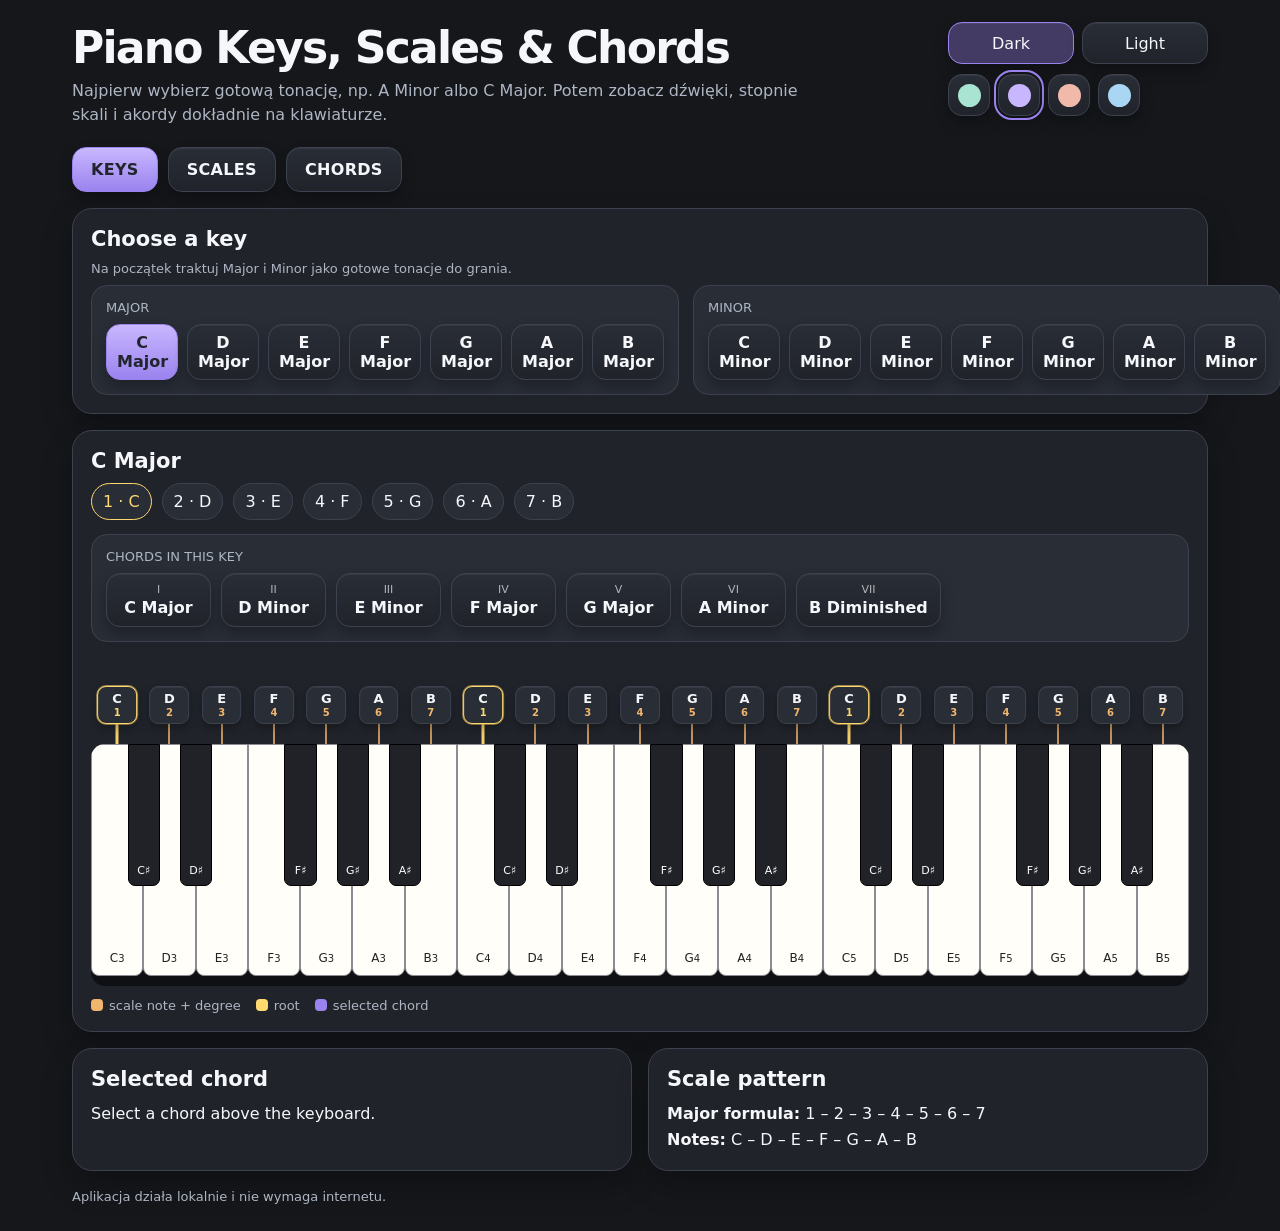
==== app/src/main/assets/index.html @ d978c66d "Prepare Next Piano for Google Play" ====
<!doctype html>
<html lang="pl" data-mode="dark" data-palette="lavender">
<head>
<meta charset="utf-8">
<meta name="viewport" content="width=device-width,initial-scale=1">
<title>Piano Keys, Scales & Chords</title>
<style>
:root{
  --bg:#15171b;--panel:#20232a;--panel2:#292d36;--panel3:#333844;--text:#f6f7fb;--muted:#aeb6c4;--border:#3c424f;
  --white:#fffef9;--black:#202228;--shadow:rgba(0,0,0,.28);--shine:rgba(255,255,255,.06);
  --accent:#c8b7ff;--accent-strong:#9a83ee;--accent-soft:#433b63;
  --scale:#f1b56e;--root:#ffd86f;--chord:#9a83ee;--chord-black:#7a65c9;--danger:#e88989;
}
html[data-mode="light"]{
  --bg:#eef1f6;--panel:#fbfcfe;--panel2:#f0f3f8;--panel3:#e7ebf2;--text:#252933;--muted:#6f7785;--border:#d8dee8;
  --shadow:rgba(48,54,66,.14);--shine:rgba(255,255,255,.95);
}
html[data-palette="mint"]{--accent:#a9e4d3;--accent-strong:#6fc7b1;--accent-soft:#2f4e46;--chord:#71cbb5;--chord-black:#50aa95}
html[data-mode="light"][data-palette="mint"]{--accent-soft:#dff5ee}
html[data-palette="lavender"]{--accent:#c8b7ff;--accent-strong:#9a83ee;--accent-soft:#433b63;--chord:#9a83ee;--chord-black:#7a65c9}
html[data-mode="light"][data-palette="lavender"]{--accent-soft:#ece7ff}
html[data-palette="peach"]{--accent:#f1b9a9;--accent-strong:#e38d75;--accent-soft:#5b3c35;--chord:#e38d75;--chord-black:#c66c57}
html[data-mode="light"][data-palette="peach"]{--accent-soft:#fae8e2}
html[data-palette="sky"]{--accent:#a9d7f3;--accent-strong:#6daed8;--accent-soft:#304b5c;--chord:#6daed8;--chord-black:#4d90ba}
html[data-mode="light"][data-palette="sky"]{--accent-soft:#e1f2fc}

*{box-sizing:border-box}
body{margin:0;background:var(--bg);color:var(--text);font-family:Inter,ui-sans-serif,system-ui,-apple-system,Segoe UI,Roboto,Arial,sans-serif;transition:.2s}
button,select{font:inherit}
.app{max-width:1180px;margin:auto;padding:22px}
.topbar{display:flex;justify-content:space-between;align-items:flex-start;gap:18px;flex-wrap:wrap}
h1{margin:0 0 6px;font-size:clamp(28px,4vw,44px);letter-spacing:-.04em}
.lead{margin:0;color:var(--muted);max-width:760px;line-height:1.5}
.theme-tools{display:flex;flex-direction:column;gap:10px;min-width:260px}
.mode-row,.palette-row{display:flex;gap:8px}
.btn,.tab,.key-btn,.chord-btn,.palette-btn,.mode-btn{
  border:1px solid var(--border);background:linear-gradient(180deg,var(--panel2),var(--panel));color:var(--text);
  border-radius:14px;box-shadow:0 7px 14px var(--shadow),inset 0 1px 0 var(--shine);cursor:pointer;
  transition:transform .12s,box-shadow .12s,border-color .12s,background .12s
}
.btn:active,.tab:active,.key-btn:active,.chord-btn:active,.palette-btn:active,.mode-btn:active{transform:translateY(2px);box-shadow:0 3px 7px var(--shadow),inset 0 1px 0 var(--shine)}
.mode-btn{min-height:42px;padding:9px 14px;flex:1}
.mode-btn.active{background:var(--accent-soft);border-color:var(--accent-strong)}
.palette-btn{width:42px;height:42px;padding:6px;display:grid;place-items:center}
.palette-btn span{width:23px;height:23px;border-radius:999px;display:block}
.palette-btn[data-palette="mint"] span{background:#a9e4d3}.palette-btn[data-palette="lavender"] span{background:#c8b7ff}
.palette-btn[data-palette="peach"] span{background:#f1b9a9}.palette-btn[data-palette="sky"] span{background:#a9d7f3}
.palette-btn.active{outline:2px solid var(--accent-strong);outline-offset:2px}

.tabs{display:flex;gap:10px;margin-top:20px;flex-wrap:wrap}
.tab{padding:12px 18px;font-weight:800;letter-spacing:.02em}
.tab.active{background:linear-gradient(180deg,var(--accent),var(--accent-strong));color:#22252d;border-color:var(--accent-strong)}
.panel{display:none}.panel.active{display:block}

.card{margin-top:16px;background:var(--panel);border:1px solid var(--border);border-radius:20px;padding:18px;box-shadow:0 14px 30px var(--shadow)}
.card h2{margin:0 0 10px;font-size:21px}
.section-label{font-size:13px;color:var(--muted);margin:0 0 9px}
.key-groups{display:grid;grid-template-columns:1fr 1fr;gap:14px}
.key-group{background:var(--panel2);border:1px solid var(--border);border-radius:16px;padding:14px}
.key-grid{display:grid;grid-template-columns:repeat(7,minmax(72px,1fr));gap:9px}
.key-btn{min-height:54px;padding:8px 10px;font-weight:800}
.key-btn.active{background:linear-gradient(180deg,var(--accent),var(--accent-strong));color:#22252d;border-color:var(--accent-strong)}
.key-btn small{display:block;font-weight:600;opacity:.72;margin-top:2px}

.controls{display:grid;grid-template-columns:repeat(2,minmax(0,1fr));gap:12px}
label{display:flex;flex-direction:column;gap:8px;font-size:13px;color:var(--muted)}
select{min-height:48px;border:1px solid var(--border);background:linear-gradient(180deg,var(--panel2),var(--panel3));color:var(--text);border-radius:14px;padding:0 14px;box-shadow:0 6px 12px var(--shadow),inset 0 1px 0 var(--shine)}

.summary{display:flex;gap:10px;flex-wrap:wrap;margin:8px 0 14px}
.pill{padding:8px 11px;border-radius:999px;background:var(--panel2);border:1px solid var(--border)}
.pill.root{border-color:var(--root);color:var(--root)}
.pill.degree{font-weight:800}
.chord-area{background:var(--panel2);border:1px solid var(--border);border-radius:16px;padding:14px;margin-bottom:12px}
.chord-switcher{display:flex;gap:10px;flex-wrap:wrap}
.chord-btn{min-height:54px;min-width:105px;padding:8px 12px}
.chord-btn.active{background:linear-gradient(180deg,var(--accent),var(--accent-strong));color:#22252d;border-color:var(--accent-strong)}
.chord-btn .roman{display:block;font-size:11px;opacity:.68}.chord-btn .name{display:block;font-weight:800;margin-top:2px}

.keyboard-zone{margin-top:10px}
.keyboard-scroll{overflow:hidden;width:100%;padding-top:4px}
.keyboard-stage{position:relative;width:100%;min-width:0;height:328px}
.key-label{position:absolute;transform:translateX(-50%);width:clamp(28px,4.3vw,48px);padding:5px 4px;border-radius:9px;background:var(--panel2);border:1px solid var(--border);box-shadow:0 4px 9px var(--shadow),inset 0 1px 0 var(--shine);text-align:center;z-index:8;pointer-events:none}
.key-label.white-note{top:28px}.key-label.black-note{top:0}
.key-label .note{display:block;font-size:clamp(10px,1.5vw,13px);font-weight:900;color:var(--text);line-height:1.05;white-space:nowrap}
.key-label .degree{display:block;margin-top:2px;font-size:clamp(8px,1.25vw,10px);font-weight:850;color:var(--scale);line-height:1;white-space:nowrap}
.key-label.root{border-color:var(--root);box-shadow:0 4px 10px var(--shadow),0 0 0 1px color-mix(in srgb,var(--root) 60%,transparent)}
.key-label.root .degree{color:var(--root)}
.key-connector{position:absolute;width:2px;transform:translateX(-50%);background:var(--scale);opacity:.78;z-index:7;pointer-events:none}
.key-connector.black-note{top:36px;height:50px}.key-connector.white-note{top:64px;height:22px}.key-connector.root{background:var(--root);width:3px;opacity:.95}
.keyboard{position:absolute;left:0;right:0;top:86px;width:100%;min-width:0;height:242px;background:#0e1013;border-radius:14px;overflow:hidden}
.chord-only-stage{height:242px}.chord-only-stage .keyboard{top:0}
.white-key{position:absolute;top:0;height:232px;background:var(--white);border:1px solid #8b8d92;border-radius:0 0 8px 8px;color:#222;display:flex;align-items:flex-end;justify-content:center;padding-bottom:10px;font-size:clamp(9px,1.35vw,12px);overflow:hidden}
.black-key{position:absolute;top:0;height:142px;background:var(--black);border:1px solid #000;border-radius:0 0 7px 7px;color:#fff;z-index:3;display:flex;align-items:flex-end;justify-content:center;padding-bottom:8px;font-size:clamp(8px,1.15vw,11px);overflow:hidden}
.chord-key.white-key{background:var(--chord)!important;color:#fff!important}.chord-key.black-key{background:var(--chord-black)!important;color:#fff!important}

@media(max-width:820px){.keyboard-stage{height:310px}.keyboard{top:82px;height:228px}.white-key{height:218px}.black-key{height:134px}.key-label.white-note{top:26px}.key-connector.black-note{top:34px;height:48px}.key-connector.white-note{top:60px;height:22px}.chord-only-stage{height:228px}.chord-only-stage .keyboard{top:0}}
@media(max-width:520px){.keyboard-stage{height:286px}.keyboard{top:76px;height:210px}.white-key{height:200px;padding-bottom:8px}.black-key{height:122px;padding-bottom:7px}.key-label{width:clamp(24px,8vw,34px);padding:4px 3px;border-radius:8px}.key-label.white-note{top:24px}.key-label.black-note{top:0}.key-label .note{font-size:10px}.key-label .degree{font-size:8px}.key-connector.black-note{top:31px;height:45px}.key-connector.white-note{top:53px;height:23px}.chord-only-stage{height:210px}.chord-only-stage .keyboard{top:0}}
.info-grid{display:grid;grid-template-columns:1fr 1fr;gap:16px}.info{line-height:1.6}
.legend{display:flex;gap:15px;flex-wrap:wrap;color:var(--muted);font-size:13px;margin-top:12px}.legend span:before{content:"";display:inline-block;width:12px;height:12px;border-radius:4px;margin-right:6px;vertical-align:-1px}.legend .scale:before{background:var(--scale)}.legend .root:before{background:var(--root)}.legend .chord:before{background:var(--chord)}
.small{font-size:13px;color:var(--muted)}.footer{margin:18px 0 5px;color:var(--muted);font-size:13px}
@media(max-width:900px){.key-grid{grid-template-columns:repeat(4,minmax(72px,1fr))}}
@media(max-width:760px){.key-groups,.info-grid,.controls{grid-template-columns:1fr}.theme-tools{width:100%}}
@media(max-width:520px){.app{padding:14px}.key-grid{grid-template-columns:repeat(2,minmax(80px,1fr))}.chord-btn{flex:1 1 95px}}
</style>
</head>
<body>
<div class="app">
  <div class="topbar">
    <div><h1>Piano Keys, Scales & Chords</h1><p class="lead">Najpierw wybierz gotową tonację, np. A Minor albo C Major. Potem zobacz dźwięki, stopnie skali i akordy dokładnie na klawiaturze.</p></div>
    <div class="theme-tools">
      <div class="mode-row"><button class="mode-btn active" type="button" data-mode="dark">Dark</button><button class="mode-btn" type="button" data-mode="light">Light</button></div>
      <div class="palette-row"><button class="palette-btn" type="button" data-palette="mint" title="Mint"><span></span></button><button class="palette-btn active" type="button" data-palette="lavender" title="Lavender"><span></span></button><button class="palette-btn" type="button" data-palette="peach" title="Peach"><span></span></button><button class="palette-btn" type="button" data-palette="sky" title="Sky"><span></span></button></div>
    </div>
  </div>

  <nav class="tabs" aria-label="Tryb nauki"><button class="tab active" type="button" data-tab="keys">KEYS</button><button class="tab" type="button" data-tab="scales">SCALES</button><button class="tab" type="button" data-tab="chords">CHORDS</button></nav>

  <section class="panel active" id="panel-keys">
    <div class="card"><h2>Choose a key</h2><p class="section-label">Na początek traktuj Major i Minor jako gotowe tonacje do grania.</p><div class="key-groups"><div class="key-group"><div class="section-label">MAJOR</div><div class="key-grid" id="majorKeys"></div></div><div class="key-group"><div class="section-label">MINOR</div><div class="key-grid" id="minorKeys"></div></div></div></div>
    <div class="card"><h2 id="keyTitle">C Major</h2><div class="summary" id="keySummary"></div><div class="chord-area"><div class="section-label">CHORDS IN THIS KEY</div><div class="chord-switcher" id="keyChordSwitcher"></div></div><div class="keyboard-zone"><div class="keyboard-scroll"><div class="keyboard-stage" id="keyStage"><div class="keyboard" id="keyKeyboard"></div></div></div></div><div class="legend"><span class="scale">scale note + degree</span><span class="root">root</span><span class="chord">selected chord</span></div></div>
    <div class="info-grid"><div class="card"><h2>Selected chord</h2><div class="info" id="keyChordInfo">Select a chord above the keyboard.</div></div><div class="card"><h2>Scale pattern</h2><div class="info" id="keyPattern"></div></div></div>
  </section>

  <section class="panel" id="panel-scales">
    <div class="card"><h2>Explore scales</h2><div class="controls"><label>Root<select id="scaleRoot"></select></label><label>Scale<select id="scaleType"></select></label></div></div>
    <div class="card"><h2 id="scaleTitle"></h2><div class="summary" id="scaleSummary"></div><div class="keyboard-zone"><div class="keyboard-scroll"><div class="keyboard-stage" id="scaleStage"><div class="keyboard" id="scaleKeyboard"></div></div></div></div><div class="legend"><span class="scale">scale note + degree</span><span class="root">root</span></div></div>
  </section>

  <section class="panel" id="panel-chords">
    <div class="card"><h2>Explore chords</h2><div class="controls"><label>Root<select id="chordRoot"></select></label><label>Chord<select id="chordType"></select></label></div></div>
    <div class="card"><h2 id="chordTitle"></h2><div class="summary" id="chordSummary"></div><div class="keyboard-zone"><div class="keyboard-scroll"><div class="keyboard-stage chord-only-stage"><div class="keyboard" id="chordKeyboard"></div></div></div></div><div class="legend"><span class="chord">chord notes</span></div></div>
  </section>
  <div class="footer">Aplikacja działa lokalnie i nie wymaga internetu.</div>
</div>

<script>
const N=["C","C♯","D","D♯","E","F","F♯","G","G♯","A","A♯","B"];
const NF=["C","D♭","D","E♭","E","F","G♭","G","A♭","A","B♭","B"];
const ROOT_ORDER=[9,10,11,0,1,2,3,4,5,6,7,8];
const NATURAL_ROOTS=[0,2,4,5,7,9,11];
const MAJOR=[0,2,4,5,7,9,11];
const MINOR=[0,2,3,5,7,8,10];
const SCALES={
  "Major":{intervals:MAJOR,degrees:["1","2","3","4","5","6","7"]},
  "Natural Minor":{intervals:MINOR,degrees:["1","2","♭3","4","5","♭6","♭7"]},
  "Harmonic Minor":{intervals:[0,2,3,5,7,8,11],degrees:["1","2","♭3","4","5","♭6","7"]},
  "Melodic Minor":{intervals:[0,2,3,5,7,9,11],degrees:["1","2","♭3","4","5","6","7"]},
  "Major Pentatonic":{intervals:[0,2,4,7,9],degrees:["1","2","3","5","6"]},
  "Minor Pentatonic":{intervals:[0,3,5,7,10],degrees:["1","♭3","4","5","♭7"]},
  "Blues":{intervals:[0,3,5,6,7,10],degrees:["1","♭3","4","♭5","5","♭7"]},
  "Dorian":{intervals:[0,2,3,5,7,9,10],degrees:["1","2","♭3","4","5","6","♭7"]},
  "Mixolydian":{intervals:[0,2,4,5,7,9,10],degrees:["1","2","3","4","5","6","♭7"]}
};
const CHORDS={
  "Major":{intervals:[0,4,7],degrees:["1","3","5"]},"Minor":{intervals:[0,3,7],degrees:["1","♭3","5"]},"Diminished":{intervals:[0,3,6],degrees:["1","♭3","♭5"]},"Augmented":{intervals:[0,4,8],degrees:["1","3","♯5"]},"Major 7":{intervals:[0,4,7,11],degrees:["1","3","5","7"]},"Minor 7":{intervals:[0,3,7,10],degrees:["1","♭3","5","♭7"]},"Dominant 7":{intervals:[0,4,7,10],degrees:["1","3","5","♭7"]},"Half-diminished 7":{intervals:[0,3,6,10],degrees:["1","♭3","♭5","♭7"]}
};
const ROMAN=["I","II","III","IV","V","VI","VII"];
function flats(root){return [1,3,5,8,10].includes(root)}
function note(pc,root){return (flats(root)?NF:N)[pc]}
function pcs(root,intervals){return intervals.map(x=>(root+x)%12)}
function quality(intervals){const m={"0,4,7":"Major","0,3,7":"Minor","0,3,6":"Diminished","0,4,8":"Augmented","0,4,7,11":"Major 7","0,4,7,10":"Dominant 7","0,3,7,10":"Minor 7","0,3,6,10":"Half-diminished 7"};return m[intervals.join(",")]||""}
function keyboardLayout(stage){const stageWidth=stage?.getBoundingClientRect().width||0;const width=stageWidth>0?stageWidth:(document.documentElement.clientWidth||320);if(width<520)return{octaves:[4],whiteCount:7,width};if(width<820)return{octaves:[3,4],whiteCount:14,width};return{octaves:[3,4,5],whiteCount:21,width}}
function buildKeyboard(el,root,highlight=[]){el.innerHTML="";const stage=el.closest(".keyboard-stage"),layout=keyboardLayout(stage),whites=[0,2,4,5,7,9,11],blackAfter={0:1,2:3,5:6,7:8,9:10},whiteW=100/layout.whiteCount;let idx=0;layout.octaves.forEach(oct=>{whites.forEach(pc=>{const w=document.createElement("div");w.className="white-key"+(highlight.includes(pc)?" chord-key":"");w.dataset.pc=pc;w.style.left=(idx*whiteW)+"%";w.style.width=whiteW+"%";w.innerHTML=`<span>${note(pc,root)}<small>${oct}</small></span>`;el.appendChild(w);if(blackAfter[pc]!==undefined){const bpc=blackAfter[pc],b=document.createElement("div");b.className="black-key"+(highlight.includes(bpc)?" chord-key":"");b.dataset.pc=bpc;b.style.left=((idx+.70)*whiteW)+"%";b.style.width=(whiteW*.62)+"%";b.textContent=note(bpc,root);el.appendChild(b)}idx++})})}
function buildScaleLabels(stage,root,intervals,degrees){stage.querySelectorAll(".key-label,.key-connector").forEach(x=>x.remove());const layout=keyboardLayout(stage),scalePcs=pcs(root,intervals),whites=[0,2,4,5,7,9,11],blackAfter={0:1,2:3,5:6,7:8,9:10},whiteW=100/layout.whiteCount,whiteKeyPx=layout.width/layout.whiteCount,labelWidthPx=Math.max(22,Math.min(44,whiteKeyPx*.76));let idx=0;const addLabel=(pitch,center,isBlack)=>{const si=scalePcs.indexOf(pitch);if(si<0)return;const rowClass=isBlack?" black-note":" white-note",connector=document.createElement("div");connector.className="key-connector"+rowClass+(pitch===root?" root":"");connector.style.left=center+"%";stage.appendChild(connector);const label=document.createElement("div");label.className="key-label"+rowClass+(pitch===root?" root":"");label.style.left=center+"%";label.style.width=labelWidthPx+"px";label.innerHTML=`<span class="note">${note(pitch,root)}</span><span class="degree">${degrees[si]||""}</span>`;stage.appendChild(label)};layout.octaves.forEach(()=>{whites.forEach(pc=>{const whiteLeft=idx*whiteW,whiteCenter=whiteLeft+whiteW/2;addLabel(pc,whiteCenter,false);if(blackAfter[pc]!==undefined){const bpc=blackAfter[pc],blackLeft=(idx+.70)*whiteW,blackWidth=whiteW*.62,blackCenter=blackLeft+blackWidth/2;addLabel(bpc,blackCenter,true)}idx++})})}
function diatonicChords(root,scaleIntervals){const sp=pcs(root,scaleIntervals);if(sp.length!==7)return[];return sp.map((r,i)=>{const tones=[sp[i],sp[(i+2)%7],sp[(i+4)%7]],ints=tones.map(x=>(x-r+12)%12).sort((a,b)=>a-b);return{degree:i,root:r,tones,quality:quality(ints)}})}
let currentKey={root:0,mode:"Major"};let currentKeyChordDegree=null;
function renderKeyButtons(){const maj=document.getElementById("majorKeys"),min=document.getElementById("minorKeys");maj.innerHTML="";min.innerHTML="";NATURAL_ROOTS.forEach(r=>{const bm=document.createElement("button");bm.type="button";bm.className="key-btn";bm.dataset.root=r;bm.dataset.mode="Major";bm.innerHTML=`${N[r]} Major`;bm.addEventListener("click",()=>setKey(r,"Major"));maj.appendChild(bm);const bn=document.createElement("button");bn.type="button";bn.className="key-btn";bn.dataset.root=r;bn.dataset.mode="Minor";bn.innerHTML=`${N[r]} Minor`;bn.addEventListener("click",()=>setKey(r,"Minor"));min.appendChild(bn)})}
function setKey(root,mode){currentKey={root,mode};currentKeyChordDegree=null;document.querySelectorAll(".key-btn").forEach(b=>b.classList.toggle("active",+b.dataset.root===root&&b.dataset.mode===mode));renderKey()}
function renderKey(){const{root,mode}=currentKey,intervals=mode==="Major"?MAJOR:MINOR,degrees=mode==="Major"?SCALES["Major"].degrees:SCALES["Natural Minor"].degrees,sp=pcs(root,intervals);document.getElementById("keyTitle").textContent=`${note(root,root)} ${mode}`;const sum=document.getElementById("keySummary");sum.innerHTML="";sp.forEach((p,i)=>{const x=document.createElement("div");x.className="pill"+(i===0?" root":"");x.textContent=`${degrees[i]} · ${note(p,root)}`;sum.appendChild(x)});buildKeyboard(document.getElementById("keyKeyboard"),root,[]);buildScaleLabels(document.getElementById("keyStage"),root,intervals,degrees);const chords=diatonicChords(root,intervals),sw=document.getElementById("keyChordSwitcher");sw.innerHTML="";document.getElementById("keyChordInfo").textContent="Select a chord above the keyboard.";const chooseKeyChord=(ch,b)=>{currentKeyChordDegree=ch.degree;sw.querySelectorAll(".chord-btn").forEach(x=>x.classList.remove("active"));b.classList.add("active");buildKeyboard(document.getElementById("keyKeyboard"),root,ch.tones);document.getElementById("keyChordInfo").innerHTML=`<b>${ROMAN[ch.degree]} — ${note(ch.root,root)} ${ch.quality}</b><br>Chord notes: <b>${ch.tones.map(p=>note(p,root)).join(" – ")}</b>`};chords.forEach(ch=>{const b=document.createElement("button");b.type="button";b.className="chord-btn";b.dataset.degree=ch.degree;b.innerHTML=`<span class="roman">${ROMAN[ch.degree]}</span><span class="name">${note(ch.root,root)} ${ch.quality}</span>`;b.addEventListener("click",()=>chooseKeyChord(ch,b));sw.appendChild(b);if(currentKeyChordDegree===ch.degree)chooseKeyChord(ch,b)});document.getElementById("keyPattern").innerHTML=`<b>${mode} formula:</b> ${degrees.join(" – ")}<br><b>Notes:</b> ${sp.map(p=>note(p,root)).join(" – ")}`}
function fillSelect(sel,items,values=null){sel.innerHTML="";items.forEach((x,i)=>{const o=document.createElement("option");o.value=values?values[i]:x;o.textContent=x;sel.appendChild(o)})}
const scaleRoot=document.getElementById("scaleRoot"),scaleType=document.getElementById("scaleType");fillSelect(scaleRoot,ROOT_ORDER.map(r=>N[r]),ROOT_ORDER);fillSelect(scaleType,Object.keys(SCALES));scaleRoot.value=0;scaleType.value="Major";
function renderScale(){const root=+scaleRoot.value,s=SCALES[scaleType.value],sp=pcs(root,s.intervals);document.getElementById("scaleTitle").textContent=`${note(root,root)} ${scaleType.value}`;const sum=document.getElementById("scaleSummary");sum.innerHTML="";sp.forEach((p,i)=>{const x=document.createElement("div");x.className="pill"+(i===0?" root":"");x.textContent=`${s.degrees[i]} · ${note(p,root)}`;sum.appendChild(x)});buildKeyboard(document.getElementById("scaleKeyboard"),root,[]);buildScaleLabels(document.getElementById("scaleStage"),root,s.intervals,s.degrees)}
scaleRoot.addEventListener("change",renderScale);scaleType.addEventListener("change",renderScale);
const chordRoot=document.getElementById("chordRoot"),chordType=document.getElementById("chordType");fillSelect(chordRoot,ROOT_ORDER.map(r=>N[r]),ROOT_ORDER);fillSelect(chordType,Object.keys(CHORDS));chordRoot.value=0;chordType.value="Major";
function renderChord(){const root=+chordRoot.value,c=CHORDS[chordType.value],tones=pcs(root,c.intervals);document.getElementById("chordTitle").textContent=`${note(root,root)} ${chordType.value}`;const sum=document.getElementById("chordSummary");sum.innerHTML="";tones.forEach((p,i)=>{const x=document.createElement("div");x.className="pill"+(i===0?" root":"");x.textContent=`${c.degrees[i]} · ${note(p,root)}`;sum.appendChild(x)});buildKeyboard(document.getElementById("chordKeyboard"),root,tones)}
chordRoot.addEventListener("change",renderChord);chordType.addEventListener("change",renderChord);
document.querySelectorAll(".tab").forEach(t=>t.addEventListener("click",()=>{document.querySelectorAll(".tab").forEach(x=>x.classList.toggle("active",x===t));document.querySelectorAll(".panel").forEach(p=>p.classList.toggle("active",p.id===`panel-${t.dataset.tab}`));requestAnimationFrame(()=>{if(t.dataset.tab==="keys")renderKey();if(t.dataset.tab==="scales")renderScale();if(t.dataset.tab==="chords")renderChord()})}));
document.querySelectorAll(".mode-btn").forEach(b=>b.addEventListener("click",()=>{document.documentElement.dataset.mode=b.dataset.mode;document.querySelectorAll(".mode-btn").forEach(x=>x.classList.toggle("active",x===b))}));
document.querySelectorAll(".palette-btn").forEach(b=>b.addEventListener("click",()=>{document.documentElement.dataset.palette=b.dataset.palette;document.querySelectorAll(".palette-btn").forEach(x=>x.classList.toggle("active",x===b))}));
let resizeTimer=null;window.addEventListener("resize",()=>{clearTimeout(resizeTimer);resizeTimer=setTimeout(()=>{const active=document.querySelector(".tab.active")?.dataset.tab;if(active==="keys")renderKey();if(active==="scales")renderScale();if(active==="chords")renderChord()},120)});
renderKeyButtons();setKey(0,"Major");renderScale();renderChord();
</script>
</body>
</html>
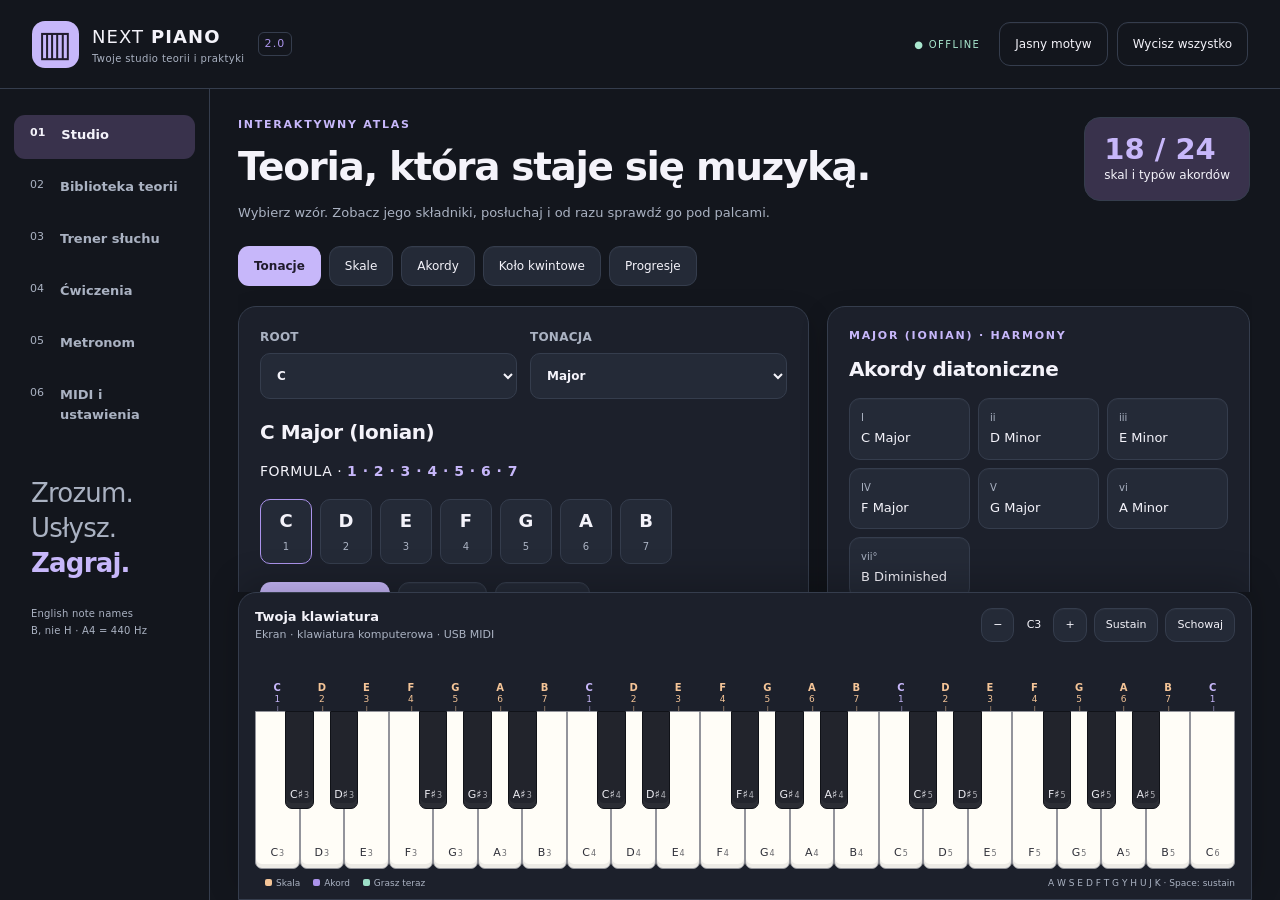
==== commit d07a9532: "Implement Next Piano 2.0 studio, theory lessons, native MIDI audio, ear trainer and metronome" ====
--- a/app/src/main/assets/index.html
+++ b/app/src/main/assets/index.html
@@ -1,184 +1,20 @@
 <!doctype html>
-<html lang="pl" data-mode="dark" data-palette="lavender">
+<html lang="pl" data-theme="dark" data-palette="lavender">
 <head>
-<meta charset="utf-8">
-<meta name="viewport" content="width=device-width,initial-scale=1">
-<title>Piano Keys, Scales & Chords</title>
-<style>
-:root{
-  --bg:#15171b;--panel:#20232a;--panel2:#292d36;--panel3:#333844;--text:#f6f7fb;--muted:#aeb6c4;--border:#3c424f;
-  --white:#fffef9;--black:#202228;--shadow:rgba(0,0,0,.28);--shine:rgba(255,255,255,.06);
-  --accent:#c8b7ff;--accent-strong:#9a83ee;--accent-soft:#433b63;
-  --scale:#f1b56e;--root:#ffd86f;--chord:#9a83ee;--chord-black:#7a65c9;--danger:#e88989;
-}
-html[data-mode="light"]{
-  --bg:#eef1f6;--panel:#fbfcfe;--panel2:#f0f3f8;--panel3:#e7ebf2;--text:#252933;--muted:#6f7785;--border:#d8dee8;
-  --shadow:rgba(48,54,66,.14);--shine:rgba(255,255,255,.95);
-}
-html[data-palette="mint"]{--accent:#a9e4d3;--accent-strong:#6fc7b1;--accent-soft:#2f4e46;--chord:#71cbb5;--chord-black:#50aa95}
-html[data-mode="light"][data-palette="mint"]{--accent-soft:#dff5ee}
-html[data-palette="lavender"]{--accent:#c8b7ff;--accent-strong:#9a83ee;--accent-soft:#433b63;--chord:#9a83ee;--chord-black:#7a65c9}
-html[data-mode="light"][data-palette="lavender"]{--accent-soft:#ece7ff}
-html[data-palette="peach"]{--accent:#f1b9a9;--accent-strong:#e38d75;--accent-soft:#5b3c35;--chord:#e38d75;--chord-black:#c66c57}
-html[data-mode="light"][data-palette="peach"]{--accent-soft:#fae8e2}
-html[data-palette="sky"]{--accent:#a9d7f3;--accent-strong:#6daed8;--accent-soft:#304b5c;--chord:#6daed8;--chord-black:#4d90ba}
-html[data-mode="light"][data-palette="sky"]{--accent-soft:#e1f2fc}
-
-*{box-sizing:border-box}
-body{margin:0;background:var(--bg);color:var(--text);font-family:Inter,ui-sans-serif,system-ui,-apple-system,Segoe UI,Roboto,Arial,sans-serif;transition:.2s}
-button,select{font:inherit}
-.app{max-width:1180px;margin:auto;padding:22px}
-.topbar{display:flex;justify-content:space-between;align-items:flex-start;gap:18px;flex-wrap:wrap}
-h1{margin:0 0 6px;font-size:clamp(28px,4vw,44px);letter-spacing:-.04em}
-.lead{margin:0;color:var(--muted);max-width:760px;line-height:1.5}
-.theme-tools{display:flex;flex-direction:column;gap:10px;min-width:260px}
-.mode-row,.palette-row{display:flex;gap:8px}
-.btn,.tab,.key-btn,.chord-btn,.palette-btn,.mode-btn{
-  border:1px solid var(--border);background:linear-gradient(180deg,var(--panel2),var(--panel));color:var(--text);
-  border-radius:14px;box-shadow:0 7px 14px var(--shadow),inset 0 1px 0 var(--shine);cursor:pointer;
-  transition:transform .12s,box-shadow .12s,border-color .12s,background .12s
-}
-.btn:active,.tab:active,.key-btn:active,.chord-btn:active,.palette-btn:active,.mode-btn:active{transform:translateY(2px);box-shadow:0 3px 7px var(--shadow),inset 0 1px 0 var(--shine)}
-.mode-btn{min-height:42px;padding:9px 14px;flex:1}
-.mode-btn.active{background:var(--accent-soft);border-color:var(--accent-strong)}
-.palette-btn{width:42px;height:42px;padding:6px;display:grid;place-items:center}
-.palette-btn span{width:23px;height:23px;border-radius:999px;display:block}
-.palette-btn[data-palette="mint"] span{background:#a9e4d3}.palette-btn[data-palette="lavender"] span{background:#c8b7ff}
-.palette-btn[data-palette="peach"] span{background:#f1b9a9}.palette-btn[data-palette="sky"] span{background:#a9d7f3}
-.palette-btn.active{outline:2px solid var(--accent-strong);outline-offset:2px}
-
-.tabs{display:flex;gap:10px;margin-top:20px;flex-wrap:wrap}
-.tab{padding:12px 18px;font-weight:800;letter-spacing:.02em}
-.tab.active{background:linear-gradient(180deg,var(--accent),var(--accent-strong));color:#22252d;border-color:var(--accent-strong)}
-.panel{display:none}.panel.active{display:block}
-
-.card{margin-top:16px;background:var(--panel);border:1px solid var(--border);border-radius:20px;padding:18px;box-shadow:0 14px 30px var(--shadow)}
-.card h2{margin:0 0 10px;font-size:21px}
-.section-label{font-size:13px;color:var(--muted);margin:0 0 9px}
-.key-groups{display:grid;grid-template-columns:1fr 1fr;gap:14px}
-.key-group{background:var(--panel2);border:1px solid var(--border);border-radius:16px;padding:14px}
-.key-grid{display:grid;grid-template-columns:repeat(7,minmax(72px,1fr));gap:9px}
-.key-btn{min-height:54px;padding:8px 10px;font-weight:800}
-.key-btn.active{background:linear-gradient(180deg,var(--accent),var(--accent-strong));color:#22252d;border-color:var(--accent-strong)}
-.key-btn small{display:block;font-weight:600;opacity:.72;margin-top:2px}
-
-.controls{display:grid;grid-template-columns:repeat(2,minmax(0,1fr));gap:12px}
-label{display:flex;flex-direction:column;gap:8px;font-size:13px;color:var(--muted)}
-select{min-height:48px;border:1px solid var(--border);background:linear-gradient(180deg,var(--panel2),var(--panel3));color:var(--text);border-radius:14px;padding:0 14px;box-shadow:0 6px 12px var(--shadow),inset 0 1px 0 var(--shine)}
-
-.summary{display:flex;gap:10px;flex-wrap:wrap;margin:8px 0 14px}
-.pill{padding:8px 11px;border-radius:999px;background:var(--panel2);border:1px solid var(--border)}
-.pill.root{border-color:var(--root);color:var(--root)}
-.pill.degree{font-weight:800}
-.chord-area{background:var(--panel2);border:1px solid var(--border);border-radius:16px;padding:14px;margin-bottom:12px}
-.chord-switcher{display:flex;gap:10px;flex-wrap:wrap}
-.chord-btn{min-height:54px;min-width:105px;padding:8px 12px}
-.chord-btn.active{background:linear-gradient(180deg,var(--accent),var(--accent-strong));color:#22252d;border-color:var(--accent-strong)}
-.chord-btn .roman{display:block;font-size:11px;opacity:.68}.chord-btn .name{display:block;font-weight:800;margin-top:2px}
-
-.keyboard-zone{margin-top:10px}
-.keyboard-scroll{overflow:hidden;width:100%;padding-top:4px}
-.keyboard-stage{position:relative;width:100%;min-width:0;height:328px}
-.key-label{position:absolute;transform:translateX(-50%);width:clamp(28px,4.3vw,48px);padding:5px 4px;border-radius:9px;background:var(--panel2);border:1px solid var(--border);box-shadow:0 4px 9px var(--shadow),inset 0 1px 0 var(--shine);text-align:center;z-index:8;pointer-events:none}
-.key-label.white-note{top:28px}.key-label.black-note{top:0}
-.key-label .note{display:block;font-size:clamp(10px,1.5vw,13px);font-weight:900;color:var(--text);line-height:1.05;white-space:nowrap}
-.key-label .degree{display:block;margin-top:2px;font-size:clamp(8px,1.25vw,10px);font-weight:850;color:var(--scale);line-height:1;white-space:nowrap}
-.key-label.root{border-color:var(--root);box-shadow:0 4px 10px var(--shadow),0 0 0 1px color-mix(in srgb,var(--root) 60%,transparent)}
-.key-label.root .degree{color:var(--root)}
-.key-connector{position:absolute;width:2px;transform:translateX(-50%);background:var(--scale);opacity:.78;z-index:7;pointer-events:none}
-.key-connector.black-note{top:36px;height:50px}.key-connector.white-note{top:64px;height:22px}.key-connector.root{background:var(--root);width:3px;opacity:.95}
-.keyboard{position:absolute;left:0;right:0;top:86px;width:100%;min-width:0;height:242px;background:#0e1013;border-radius:14px;overflow:hidden}
-.chord-only-stage{height:242px}.chord-only-stage .keyboard{top:0}
-.white-key{position:absolute;top:0;height:232px;background:var(--white);border:1px solid #8b8d92;border-radius:0 0 8px 8px;color:#222;display:flex;align-items:flex-end;justify-content:center;padding-bottom:10px;font-size:clamp(9px,1.35vw,12px);overflow:hidden}
-.black-key{position:absolute;top:0;height:142px;background:var(--black);border:1px solid #000;border-radius:0 0 7px 7px;color:#fff;z-index:3;display:flex;align-items:flex-end;justify-content:center;padding-bottom:8px;font-size:clamp(8px,1.15vw,11px);overflow:hidden}
-.chord-key.white-key{background:var(--chord)!important;color:#fff!important}.chord-key.black-key{background:var(--chord-black)!important;color:#fff!important}
-
-@media(max-width:820px){.keyboard-stage{height:310px}.keyboard{top:82px;height:228px}.white-key{height:218px}.black-key{height:134px}.key-label.white-note{top:26px}.key-connector.black-note{top:34px;height:48px}.key-connector.white-note{top:60px;height:22px}.chord-only-stage{height:228px}.chord-only-stage .keyboard{top:0}}
-@media(max-width:520px){.keyboard-stage{height:286px}.keyboard{top:76px;height:210px}.white-key{height:200px;padding-bottom:8px}.black-key{height:122px;padding-bottom:7px}.key-label{width:clamp(24px,8vw,34px);padding:4px 3px;border-radius:8px}.key-label.white-note{top:24px}.key-label.black-note{top:0}.key-label .note{font-size:10px}.key-label .degree{font-size:8px}.key-connector.black-note{top:31px;height:45px}.key-connector.white-note{top:53px;height:23px}.chord-only-stage{height:210px}.chord-only-stage .keyboard{top:0}}
-.info-grid{display:grid;grid-template-columns:1fr 1fr;gap:16px}.info{line-height:1.6}
-.legend{display:flex;gap:15px;flex-wrap:wrap;color:var(--muted);font-size:13px;margin-top:12px}.legend span:before{content:"";display:inline-block;width:12px;height:12px;border-radius:4px;margin-right:6px;vertical-align:-1px}.legend .scale:before{background:var(--scale)}.legend .root:before{background:var(--root)}.legend .chord:before{background:var(--chord)}
-.small{font-size:13px;color:var(--muted)}.footer{margin:18px 0 5px;color:var(--muted);font-size:13px}
-@media(max-width:900px){.key-grid{grid-template-columns:repeat(4,minmax(72px,1fr))}}
-@media(max-width:760px){.key-groups,.info-grid,.controls{grid-template-columns:1fr}.theme-tools{width:100%}}
-@media(max-width:520px){.app{padding:14px}.key-grid{grid-template-columns:repeat(2,minmax(80px,1fr))}.chord-btn{flex:1 1 95px}}
-</style>
-</head>
-<body>
-<div class="app">
-  <div class="topbar">
-    <div><h1>Piano Keys, Scales & Chords</h1><p class="lead">Najpierw wybierz gotową tonację, np. A Minor albo C Major. Potem zobacz dźwięki, stopnie skali i akordy dokładnie na klawiaturze.</p></div>
-    <div class="theme-tools">
-      <div class="mode-row"><button class="mode-btn active" type="button" data-mode="dark">Dark</button><button class="mode-btn" type="button" data-mode="light">Light</button></div>
-      <div class="palette-row"><button class="palette-btn" type="button" data-palette="mint" title="Mint"><span></span></button><button class="palette-btn active" type="button" data-palette="lavender" title="Lavender"><span></span></button><button class="palette-btn" type="button" data-palette="peach" title="Peach"><span></span></button><button class="palette-btn" type="button" data-palette="sky" title="Sky"><span></span></button></div>
-    </div>
-  </div>
-
-  <nav class="tabs" aria-label="Tryb nauki"><button class="tab active" type="button" data-tab="keys">KEYS</button><button class="tab" type="button" data-tab="scales">SCALES</button><button class="tab" type="button" data-tab="chords">CHORDS</button></nav>
-
-  <section class="panel active" id="panel-keys">
-    <div class="card"><h2>Choose a key</h2><p class="section-label">Na początek traktuj Major i Minor jako gotowe tonacje do grania.</p><div class="key-groups"><div class="key-group"><div class="section-label">MAJOR</div><div class="key-grid" id="majorKeys"></div></div><div class="key-group"><div class="section-label">MINOR</div><div class="key-grid" id="minorKeys"></div></div></div></div>
-    <div class="card"><h2 id="keyTitle">C Major</h2><div class="summary" id="keySummary"></div><div class="chord-area"><div class="section-label">CHORDS IN THIS KEY</div><div class="chord-switcher" id="keyChordSwitcher"></div></div><div class="keyboard-zone"><div class="keyboard-scroll"><div class="keyboard-stage" id="keyStage"><div class="keyboard" id="keyKeyboard"></div></div></div></div><div class="legend"><span class="scale">scale note + degree</span><span class="root">root</span><span class="chord">selected chord</span></div></div>
-    <div class="info-grid"><div class="card"><h2>Selected chord</h2><div class="info" id="keyChordInfo">Select a chord above the keyboard.</div></div><div class="card"><h2>Scale pattern</h2><div class="info" id="keyPattern"></div></div></div>
-  </section>
-
-  <section class="panel" id="panel-scales">
-    <div class="card"><h2>Explore scales</h2><div class="controls"><label>Root<select id="scaleRoot"></select></label><label>Scale<select id="scaleType"></select></label></div></div>
-    <div class="card"><h2 id="scaleTitle"></h2><div class="summary" id="scaleSummary"></div><div class="keyboard-zone"><div class="keyboard-scroll"><div class="keyboard-stage" id="scaleStage"><div class="keyboard" id="scaleKeyboard"></div></div></div></div><div class="legend"><span class="scale">scale note + degree</span><span class="root">root</span></div></div>
-  </section>
-
-  <section class="panel" id="panel-chords">
-    <div class="card"><h2>Explore chords</h2><div class="controls"><label>Root<select id="chordRoot"></select></label><label>Chord<select id="chordType"></select></label></div></div>
-    <div class="card"><h2 id="chordTitle"></h2><div class="summary" id="chordSummary"></div><div class="keyboard-zone"><div class="keyboard-scroll"><div class="keyboard-stage chord-only-stage"><div class="keyboard" id="chordKeyboard"></div></div></div></div><div class="legend"><span class="chord">chord notes</span></div></div>
-  </section>
-  <div class="footer">Aplikacja działa lokalnie i nie wymaga internetu.</div>
-</div>
-
-<script>
-const N=["C","C♯","D","D♯","E","F","F♯","G","G♯","A","A♯","B"];
-const NF=["C","D♭","D","E♭","E","F","G♭","G","A♭","A","B♭","B"];
-const ROOT_ORDER=[9,10,11,0,1,2,3,4,5,6,7,8];
-const NATURAL_ROOTS=[0,2,4,5,7,9,11];
-const MAJOR=[0,2,4,5,7,9,11];
-const MINOR=[0,2,3,5,7,8,10];
-const SCALES={
-  "Major":{intervals:MAJOR,degrees:["1","2","3","4","5","6","7"]},
-  "Natural Minor":{intervals:MINOR,degrees:["1","2","♭3","4","5","♭6","♭7"]},
-  "Harmonic Minor":{intervals:[0,2,3,5,7,8,11],degrees:["1","2","♭3","4","5","♭6","7"]},
-  "Melodic Minor":{intervals:[0,2,3,5,7,9,11],degrees:["1","2","♭3","4","5","6","7"]},
-  "Major Pentatonic":{intervals:[0,2,4,7,9],degrees:["1","2","3","5","6"]},
-  "Minor Pentatonic":{intervals:[0,3,5,7,10],degrees:["1","♭3","4","5","♭7"]},
-  "Blues":{intervals:[0,3,5,6,7,10],degrees:["1","♭3","4","♭5","5","♭7"]},
-  "Dorian":{intervals:[0,2,3,5,7,9,10],degrees:["1","2","♭3","4","5","6","♭7"]},
-  "Mixolydian":{intervals:[0,2,4,5,7,9,10],degrees:["1","2","3","4","5","6","♭7"]}
-};
-const CHORDS={
-  "Major":{intervals:[0,4,7],degrees:["1","3","5"]},"Minor":{intervals:[0,3,7],degrees:["1","♭3","5"]},"Diminished":{intervals:[0,3,6],degrees:["1","♭3","♭5"]},"Augmented":{intervals:[0,4,8],degrees:["1","3","♯5"]},"Major 7":{intervals:[0,4,7,11],degrees:["1","3","5","7"]},"Minor 7":{intervals:[0,3,7,10],degrees:["1","♭3","5","♭7"]},"Dominant 7":{intervals:[0,4,7,10],degrees:["1","3","5","♭7"]},"Half-diminished 7":{intervals:[0,3,6,10],degrees:["1","♭3","♭5","♭7"]}
-};
-const ROMAN=["I","II","III","IV","V","VI","VII"];
-function flats(root){return [1,3,5,8,10].includes(root)}
-function note(pc,root){return (flats(root)?NF:N)[pc]}
-function pcs(root,intervals){return intervals.map(x=>(root+x)%12)}
-function quality(intervals){const m={"0,4,7":"Major","0,3,7":"Minor","0,3,6":"Diminished","0,4,8":"Augmented","0,4,7,11":"Major 7","0,4,7,10":"Dominant 7","0,3,7,10":"Minor 7","0,3,6,10":"Half-diminished 7"};return m[intervals.join(",")]||""}
-function keyboardLayout(stage){const stageWidth=stage?.getBoundingClientRect().width||0;const width=stageWidth>0?stageWidth:(document.documentElement.clientWidth||320);if(width<520)return{octaves:[4],whiteCount:7,width};if(width<820)return{octaves:[3,4],whiteCount:14,width};return{octaves:[3,4,5],whiteCount:21,width}}
-function buildKeyboard(el,root,highlight=[]){el.innerHTML="";const stage=el.closest(".keyboard-stage"),layout=keyboardLayout(stage),whites=[0,2,4,5,7,9,11],blackAfter={0:1,2:3,5:6,7:8,9:10},whiteW=100/layout.whiteCount;let idx=0;layout.octaves.forEach(oct=>{whites.forEach(pc=>{const w=document.createElement("div");w.className="white-key"+(highlight.includes(pc)?" chord-key":"");w.dataset.pc=pc;w.style.left=(idx*whiteW)+"%";w.style.width=whiteW+"%";w.innerHTML=`<span>${note(pc,root)}<small>${oct}</small></span>`;el.appendChild(w);if(blackAfter[pc]!==undefined){const bpc=blackAfter[pc],b=document.createElement("div");b.className="black-key"+(highlight.includes(bpc)?" chord-key":"");b.dataset.pc=bpc;b.style.left=((idx+.70)*whiteW)+"%";b.style.width=(whiteW*.62)+"%";b.textContent=note(bpc,root);el.appendChild(b)}idx++})})}
-function buildScaleLabels(stage,root,intervals,degrees){stage.querySelectorAll(".key-label,.key-connector").forEach(x=>x.remove());const layout=keyboardLayout(stage),scalePcs=pcs(root,intervals),whites=[0,2,4,5,7,9,11],blackAfter={0:1,2:3,5:6,7:8,9:10},whiteW=100/layout.whiteCount,whiteKeyPx=layout.width/layout.whiteCount,labelWidthPx=Math.max(22,Math.min(44,whiteKeyPx*.76));let idx=0;const addLabel=(pitch,center,isBlack)=>{const si=scalePcs.indexOf(pitch);if(si<0)return;const rowClass=isBlack?" black-note":" white-note",connector=document.createElement("div");connector.className="key-connector"+rowClass+(pitch===root?" root":"");connector.style.left=center+"%";stage.appendChild(connector);const label=document.createElement("div");label.className="key-label"+rowClass+(pitch===root?" root":"");label.style.left=center+"%";label.style.width=labelWidthPx+"px";label.innerHTML=`<span class="note">${note(pitch,root)}</span><span class="degree">${degrees[si]||""}</span>`;stage.appendChild(label)};layout.octaves.forEach(()=>{whites.forEach(pc=>{const whiteLeft=idx*whiteW,whiteCenter=whiteLeft+whiteW/2;addLabel(pc,whiteCenter,false);if(blackAfter[pc]!==undefined){const bpc=blackAfter[pc],blackLeft=(idx+.70)*whiteW,blackWidth=whiteW*.62,blackCenter=blackLeft+blackWidth/2;addLabel(bpc,blackCenter,true)}idx++})})}
-function diatonicChords(root,scaleIntervals){const sp=pcs(root,scaleIntervals);if(sp.length!==7)return[];return sp.map((r,i)=>{const tones=[sp[i],sp[(i+2)%7],sp[(i+4)%7]],ints=tones.map(x=>(x-r+12)%12).sort((a,b)=>a-b);return{degree:i,root:r,tones,quality:quality(ints)}})}
-let currentKey={root:0,mode:"Major"};let currentKeyChordDegree=null;
-function renderKeyButtons(){const maj=document.getElementById("majorKeys"),min=document.getElementById("minorKeys");maj.innerHTML="";min.innerHTML="";NATURAL_ROOTS.forEach(r=>{const bm=document.createElement("button");bm.type="button";bm.className="key-btn";bm.dataset.root=r;bm.dataset.mode="Major";bm.innerHTML=`${N[r]} Major`;bm.addEventListener("click",()=>setKey(r,"Major"));maj.appendChild(bm);const bn=document.createElement("button");bn.type="button";bn.className="key-btn";bn.dataset.root=r;bn.dataset.mode="Minor";bn.innerHTML=`${N[r]} Minor`;bn.addEventListener("click",()=>setKey(r,"Minor"));min.appendChild(bn)})}
-function setKey(root,mode){currentKey={root,mode};currentKeyChordDegree=null;document.querySelectorAll(".key-btn").forEach(b=>b.classList.toggle("active",+b.dataset.root===root&&b.dataset.mode===mode));renderKey()}
-function renderKey(){const{root,mode}=currentKey,intervals=mode==="Major"?MAJOR:MINOR,degrees=mode==="Major"?SCALES["Major"].degrees:SCALES["Natural Minor"].degrees,sp=pcs(root,intervals);document.getElementById("keyTitle").textContent=`${note(root,root)} ${mode}`;const sum=document.getElementById("keySummary");sum.innerHTML="";sp.forEach((p,i)=>{const x=document.createElement("div");x.className="pill"+(i===0?" root":"");x.textContent=`${degrees[i]} · ${note(p,root)}`;sum.appendChild(x)});buildKeyboard(document.getElementById("keyKeyboard"),root,[]);buildScaleLabels(document.getElementById("keyStage"),root,intervals,degrees);const chords=diatonicChords(root,intervals),sw=document.getElementById("keyChordSwitcher");sw.innerHTML="";document.getElementById("keyChordInfo").textContent="Select a chord above the keyboard.";const chooseKeyChord=(ch,b)=>{currentKeyChordDegree=ch.degree;sw.querySelectorAll(".chord-btn").forEach(x=>x.classList.remove("active"));b.classList.add("active");buildKeyboard(document.getElementById("keyKeyboard"),root,ch.tones);document.getElementById("keyChordInfo").innerHTML=`<b>${ROMAN[ch.degree]} — ${note(ch.root,root)} ${ch.quality}</b><br>Chord notes: <b>${ch.tones.map(p=>note(p,root)).join(" – ")}</b>`};chords.forEach(ch=>{const b=document.createElement("button");b.type="button";b.className="chord-btn";b.dataset.degree=ch.degree;b.innerHTML=`<span class="roman">${ROMAN[ch.degree]}</span><span class="name">${note(ch.root,root)} ${ch.quality}</span>`;b.addEventListener("click",()=>chooseKeyChord(ch,b));sw.appendChild(b);if(currentKeyChordDegree===ch.degree)chooseKeyChord(ch,b)});document.getElementById("keyPattern").innerHTML=`<b>${mode} formula:</b> ${degrees.join(" – ")}<br><b>Notes:</b> ${sp.map(p=>note(p,root)).join(" – ")}`}
-function fillSelect(sel,items,values=null){sel.innerHTML="";items.forEach((x,i)=>{const o=document.createElement("option");o.value=values?values[i]:x;o.textContent=x;sel.appendChild(o)})}
-const scaleRoot=document.getElementById("scaleRoot"),scaleType=document.getElementById("scaleType");fillSelect(scaleRoot,ROOT_ORDER.map(r=>N[r]),ROOT_ORDER);fillSelect(scaleType,Object.keys(SCALES));scaleRoot.value=0;scaleType.value="Major";
-function renderScale(){const root=+scaleRoot.value,s=SCALES[scaleType.value],sp=pcs(root,s.intervals);document.getElementById("scaleTitle").textContent=`${note(root,root)} ${scaleType.value}`;const sum=document.getElementById("scaleSummary");sum.innerHTML="";sp.forEach((p,i)=>{const x=document.createElement("div");x.className="pill"+(i===0?" root":"");x.textContent=`${s.degrees[i]} · ${note(p,root)}`;sum.appendChild(x)});buildKeyboard(document.getElementById("scaleKeyboard"),root,[]);buildScaleLabels(document.getElementById("scaleStage"),root,s.intervals,s.degrees)}
-scaleRoot.addEventListener("change",renderScale);scaleType.addEventListener("change",renderScale);
-const chordRoot=document.getElementById("chordRoot"),chordType=document.getElementById("chordType");fillSelect(chordRoot,ROOT_ORDER.map(r=>N[r]),ROOT_ORDER);fillSelect(chordType,Object.keys(CHORDS));chordRoot.value=0;chordType.value="Major";
-function renderChord(){const root=+chordRoot.value,c=CHORDS[chordType.value],tones=pcs(root,c.intervals);document.getElementById("chordTitle").textContent=`${note(root,root)} ${chordType.value}`;const sum=document.getElementById("chordSummary");sum.innerHTML="";tones.forEach((p,i)=>{const x=document.createElement("div");x.className="pill"+(i===0?" root":"");x.textContent=`${c.degrees[i]} · ${note(p,root)}`;sum.appendChild(x)});buildKeyboard(document.getElementById("chordKeyboard"),root,tones)}
-chordRoot.addEventListener("change",renderChord);chordType.addEventListener("change",renderChord);
-document.querySelectorAll(".tab").forEach(t=>t.addEventListener("click",()=>{document.querySelectorAll(".tab").forEach(x=>x.classList.toggle("active",x===t));document.querySelectorAll(".panel").forEach(p=>p.classList.toggle("active",p.id===`panel-${t.dataset.tab}`));requestAnimationFrame(()=>{if(t.dataset.tab==="keys")renderKey();if(t.dataset.tab==="scales")renderScale();if(t.dataset.tab==="chords")renderChord()})}));
-document.querySelectorAll(".mode-btn").forEach(b=>b.addEventListener("click",()=>{document.documentElement.dataset.mode=b.dataset.mode;document.querySelectorAll(".mode-btn").forEach(x=>x.classList.toggle("active",x===b))}));
-document.querySelectorAll(".palette-btn").forEach(b=>b.addEventListener("click",()=>{document.documentElement.dataset.palette=b.dataset.palette;document.querySelectorAll(".palette-btn").forEach(x=>x.classList.toggle("active",x===b))}));
-let resizeTimer=null;window.addEventListener("resize",()=>{clearTimeout(resizeTimer);resizeTimer=setTimeout(()=>{const active=document.querySelector(".tab.active")?.dataset.tab;if(active==="keys")renderKey();if(active==="scales")renderScale();if(active==="chords")renderChord()},120)});
-renderKeyButtons();setKey(0,"Major");renderScale();renderChord();
-</script>
-</body>
-</html>
+<meta charset="utf-8"><meta name="viewport" content="width=device-width,initial-scale=1,viewport-fit=cover">
+<meta http-equiv="Content-Security-Policy" content="default-src 'none'; script-src 'self'; style-src 'self' 'unsafe-inline'; img-src 'self' data:; media-src 'self' blob:; connect-src 'none'; font-src 'self'; base-uri 'none'; form-action 'none'">
+<title>Next Piano 2.0</title><link rel="stylesheet" href="styles.css">
+<script defer src="theory.js"></script><script defer src="lessons.js"></script><script defer src="audio.js"></script><script defer src="app.js"></script>
+</head><body>
+<header class="topbar"><div class="brand"><span class="brand-icon" aria-hidden="true">▥</span><div>NEXT <b>PIANO</b><small>Twoje studio teorii i praktyki</small></div><span class="version">2.0</span></div><div class="header-actions"><span class="offline">● OFFLINE</span><button id="themeToggle" class="subtle" aria-label="Zmień jasny lub ciemny motyw">Jasny motyw</button><button id="panic" class="subtle">Wycisz wszystko</button></div></header>
+<div class="shell"><nav class="navigation" aria-label="Moduły aplikacji">
+<button data-view="studio" class="active">01 <span>Studio</span></button><button data-view="theory">02 <span>Biblioteka teorii</span></button><button data-view="ear">03 <span>Trener słuchu</span></button><button data-view="practice">04 <span>Ćwiczenia</span></button><button data-view="metro">05 <span>Metronom</span></button><button data-view="midi">06 <span>MIDI i ustawienia</span></button>
+<div class="nav-note">Zrozum.<br>Usłysz.<br><strong>Zagraj.</strong><p>English note names<br>B, nie H · A4 = 440 Hz</p></div></nav>
+<div class="workspace"><main id="content" tabindex="-1"></main>
+<section class="piano-dock" aria-label="Grywalna klawiatura">
+<div class="piano-toolbar"><div><strong id="liveName">Twoja klawiatura</strong><span id="liveNotes" class="muted">Dotknij klawisza lub podłącz MIDI</span></div><div class="piano-tools"><button id="octaveDown" aria-label="Oktawę niżej">−</button><span id="octaveLabel">C4</span><button id="octaveUp" aria-label="Oktawę wyżej">+</button><button id="sustain" aria-pressed="false">Sustain</button><button id="toggleKeyboard" aria-expanded="true">Schowaj</button></div></div>
+<div id="keyboardWrap"><div id="piano" class="piano"></div><div class="keyboard-caption"><span><i class="dot scale-dot"></i>Skala <i class="dot chord-dot"></i>Akord <i class="dot live-dot"></i>Grasz teraz</span><span>A W S E D F T G Y H U J K · Space: sustain</span></div></div>
+</section></div></div>
+<div id="toast" class="toast" role="status" aria-live="polite"></div>
+<noscript>Włącz JavaScript lub uruchom aplikację Android.</noscript>
+</body></html>
--- a/app/src/main/assets/styles.css
+++ b/app/src/main/assets/styles.css
@@ -0,0 +1,25 @@
+:root{color-scheme:dark;--bg:#13161d;--panel:#1c202b;--raised:#242a37;--border:#353d4d;--text:#f4f3fa;--muted:#aab2c2;--accent:#c7b7fa;--accent2:#ab93eb;--accentbg:#39324c;--mint:#a9e7ce;--scale:#f4c497;--shadow:0 10px 28px #0003;--ink:#201b2c;--bad:#ffaea8}
+html[data-theme=light]{color-scheme:light;--bg:#eef0f5;--panel:#fff;--raised:#f3f4f9;--border:#d9dce6;--text:#202331;--muted:#5d6679;--accentbg:#ece6fb;--shadow:0 8px 24px #2023310d;--bad:#b12825;--mint:#257861;--scale:#946026}
+html[data-palette=mint]{--accent:#ade5d2;--accent2:#81cdb4;--accentbg:#243f3c;--ink:#142d23}html[data-theme=light][data-palette=mint]{--accentbg:#e0f3eb}
+html[data-palette=peach]{--accent:#f3c4ad;--accent2:#eaa480;--accentbg:#453430;--ink:#3b231c}html[data-theme=light][data-palette=peach]{--accentbg:#faece2}
+html[data-palette=sky]{--accent:#add9f3;--accent2:#82bde2;--accentbg:#273d4c;--ink:#193043}html[data-theme=light][data-palette=sky]{--accentbg:#e4f2fb}
+*{box-sizing:border-box}body{margin:0;background:var(--bg);color:var(--text);font:15px/1.5 system-ui,-apple-system,"Segoe UI",sans-serif}button,select,input{font:inherit}button,select{cursor:pointer}button{min-height:44px;border:1px solid var(--border);border-radius:11px;padding:9px 15px;background:var(--raised);color:var(--text);transition:background .12s,transform .12s;box-shadow:inset 0 1px 0 #ffffff06}button:hover{border-color:var(--accent2)}button:active{transform:translateY(1px)}button:disabled{opacity:.55;cursor:default}button.primary,button.active{background:var(--accent);color:var(--ink);border-color:transparent;font-weight:700}button:focus-visible,input:focus-visible,select:focus-visible{outline:3px solid var(--accent2);outline-offset:3px}input,select{border:1px solid var(--border);border-radius:10px;background:var(--raised);color:var(--text);min-height:46px;padding:8px 12px;width:100%}input[type=range]{padding:0;accent-color:var(--accent2)}input[type=checkbox]{width:22px;min-height:22px;accent-color:var(--accent2)}label{font-size:12px;font-weight:600;letter-spacing:.02em;color:var(--muted);display:flex;flex-direction:column;gap:7px}h1,h2,h3,p{margin-top:0}h1{font-size:clamp(25px,3.5vw,39px);line-height:1.18;letter-spacing:-.035em;margin-bottom:12px}h2{font-size:20px;letter-spacing:-.02em;margin-bottom:14px}h3{font-size:16px}p{line-height:1.7}.muted,small{color:var(--muted)}.muted{font-size:13px}.eyebrow{font-size:11px;font-weight:800;letter-spacing:.16em;color:var(--accent2);margin:0 0 10px;text-transform:uppercase}.topbar{min-height:89px;padding:18px 32px;display:flex;justify-content:space-between;align-items:center;border-bottom:1px solid var(--border);gap:15px}.brand{display:flex;align-items:center;gap:13px;font-size:18px;letter-spacing:.06em;white-space:nowrap}.brand small{display:block;font-size:10px;letter-spacing:.04em;margin-top:1px}.brand-icon{background:var(--accent);color:var(--ink);font-size:36px;width:47px;height:47px;display:grid;place-items:center;border-radius:13px;line-height:1}.version{font-size:11px;border:1px solid var(--border);border-radius:6px;padding:3px 6px;color:var(--accent2)}.header-actions{display:flex;align-items:center;gap:9px}.offline{font-size:10px;letter-spacing:.14em;color:var(--mint);margin-right:10px}.subtle{background:transparent;font-size:12px}.shell{max-width:1560px;margin:auto;display:grid;grid-template-columns:210px minmax(0,1fr)}.navigation{padding:26px 14px;border-right:1px solid var(--border)}.navigation>button{display:flex;gap:16px;width:100%;text-align:left;margin-bottom:8px;background:transparent;box-shadow:none;border-color:transparent;font-size:11px;color:var(--muted)}.navigation>button span{font-size:13px;font-weight:650}.navigation>button.active{background:var(--accentbg);color:var(--text)}.nav-note{font-size:26px;line-height:1.35;letter-spacing:-.03em;color:var(--muted);padding:34px 17px}.nav-note strong{color:var(--accent2)}.nav-note p{font-size:10px;letter-spacing:.02em;margin-top:24px}.workspace{min-width:0;padding:28px 28px 0}main{min-height:430px;padding-bottom:24px;outline:none}.hero{display:flex;justify-content:space-between;gap:20px;align-items:flex-start;margin-bottom:22px}.hero p{max-width:620px;font-size:13px;color:var(--muted);margin:0}.hero-badge{background:var(--accentbg);color:var(--text);border:1px solid var(--border);padding:16px 19px;border-radius:16px;min-width:130px;font-size:12px}.hero-badge strong{display:block;font-size:29px;color:var(--accent2);line-height:1.1}.card{background:var(--panel);border:1px solid var(--border);border-radius:18px;padding:21px;box-shadow:var(--shadow);min-width:0}.card+.card{margin-top:15px}.two-col{display:grid;grid-template-columns:minmax(0,1.35fr) minmax(0,1fr);gap:18px}.two-col .card+.card{margin-top:0}.fields{display:grid;grid-template-columns:repeat(2,minmax(0,1fr));gap:13px;margin-bottom:18px}.fields.three{grid-template-columns:repeat(3,minmax(0,1fr))}.tabs,.actions,.pills,.answers{display:flex;flex-wrap:wrap;gap:8px}.tabs{margin-bottom:20px}.tabs button{font-size:12px;min-height:40px}.actions{margin-top:18px}.pills{margin:17px 0}.pill{background:var(--raised);border:1px solid var(--border);border-radius:10px;padding:7px 12px;min-width:52px;text-align:center}.pill b{display:block;font-size:18px}.pill small{font-size:10px}.pill.root{border-color:var(--accent2)}.formula{font-size:14px;letter-spacing:.035em}.formula strong{color:var(--accent2)}.hint{font-size:12px;color:var(--muted);line-height:1.7;background:var(--raised);border-radius:12px;padding:12px 14px;margin:15px 0 0}.chord-grid{display:grid;grid-template-columns:repeat(auto-fit,minmax(100px,1fr));gap:8px}.chord-grid button{font-size:13px;text-align:left;padding:11px}.chord-grid small{display:block;font-size:10px;margin-bottom:3px}.chord-grid button.active small{color:var(--ink)}.stats{display:flex;flex-wrap:wrap;gap:22px;margin:18px 0}.stat b{font-size:25px;display:block;letter-spacing:-.04em;color:var(--accent2)}.stat small{font-size:11px}.answers button{flex:1 1 125px;text-align:center;font-size:13px}.feedback{min-height:26px;margin:16px 0 0;font-size:13px;color:var(--mint)}.feedback.wrong{color:var(--bad)}.center{text-align:center}.ear-orb{width:94px;height:94px;border-radius:50%;background:var(--accentbg);border:1px solid var(--border);display:grid;place-items:center;margin:15px auto 20px;font-size:35px;color:var(--accent2)}.question{font-size:24px;letter-spacing:-.03em;margin:10px 0}.searchbar{display:grid;grid-template-columns:2fr 1fr;gap:12px;margin-bottom:17px}.lesson-layout{display:grid;grid-template-columns:245px minmax(0,1fr);gap:18px}.lesson-list{max-height:480px;overflow:auto;display:flex;flex-direction:column;gap:5px}.lesson-list button{text-align:left;min-height:50px;font-size:12px;background:var(--panel);flex-shrink:0}.lesson-list button.active{background:var(--accentbg);color:var(--text);border-color:var(--accent2)}.lesson-list small{display:block;font-size:10px}.lesson-body{font-size:15px;line-height:1.9}.lesson-body p{margin-bottom:18px}.quiz{border-top:1px solid var(--border);margin-top:20px;padding-top:18px}.circle{width:310px;height:310px;max-width:100%;position:relative;margin:8px auto}.circle button{position:absolute;width:50px;min-height:46px;transform:translate(-50%,-50%);padding:8px}.circle-center{position:absolute;top:50%;left:50%;transform:translate(-50%,-50%);text-align:center;color:var(--muted);font-size:12px}.circle-center b{font-size:23px;display:block;color:var(--accent2)}.beat-dots{display:flex;justify-content:center;gap:12px;flex-wrap:wrap;margin:25px 0}.beat{width:38px;height:38px;border-radius:50%;border:1px solid var(--border);display:grid;place-items:center;background:var(--raised)}.beat.current{background:var(--accent);color:var(--ink);box-shadow:0 0 0 6px var(--accentbg)}.bpm-number{font-size:72px;letter-spacing:-.06em;line-height:1.1;margin:12px 0}.bpm-number small{font-size:14px;letter-spacing:0}.bpm-controls{display:flex;align-items:center;gap:12px;max-width:380px;margin:auto}.bpm-controls input{max-width:110px;text-align:center;font-size:24px}.bpm-controls button{flex:1}.progressbar{height:6px;border-radius:6px;background:var(--raised);overflow:hidden;margin:14px 0}.progressbar div{height:100%;background:var(--accent2)}.check{display:flex;align-items:center;flex-direction:row;gap:10px;margin:15px 0;font-size:13px}.status-box{padding:14px;background:var(--raised);border-radius:12px;font-size:13px;overflow-wrap:anywhere}.piano-dock{position:sticky;bottom:0;background:var(--panel);border:1px solid var(--border);border-radius:18px 18px 0 0;padding:14px 16px 9px;box-shadow:0 -12px 32px #0003;z-index:20}.piano-toolbar{display:flex;justify-content:space-between;align-items:center;gap:12px;margin-bottom:9px}.piano-toolbar strong{display:block;font-size:13px}.piano-toolbar .muted{font-size:11px;display:block;min-height:17px}.piano-tools{display:flex;align-items:center;gap:7px;flex-shrink:0}.piano-tools button{min-height:34px;padding:5px 11px;font-size:11px}.piano-tools span{font-size:11px;min-width:25px;text-align:center}.piano{position:relative;height:221px;touch-action:none;user-select:none;-webkit-user-select:none}.pkey{position:absolute;top:58px;border-radius:0 0 7px 7px;padding:0;border:1px solid #93949b;box-shadow:inset 0 -4px 0 #00000012;display:flex;align-items:flex-end;justify-content:center;touch-action:none;font-size:11px;line-height:1;min-height:0}.pkey.white{height:158px;background:#fffdf7;color:#30313a;z-index:1;padding-bottom:10px}.pkey.black{height:98px;background:#22242c;color:#eaeaf0;z-index:3;padding-bottom:8px;border-color:#101218;box-shadow:inset 0 -5px 0 #ffffff0a}.pkey.selected{background:var(--accent2);color:#211b31}.pkey.pressed{background:#9cdec7!important;color:#102b23!important;box-shadow:inset 0 -2px 0 #0002;transform:none}.pkey small{font-size:8px;color:inherit;opacity:.7;margin-left:1px}.marker{position:absolute;transform:translateX(-50%);text-align:center;font-size:10px;line-height:1.15;pointer-events:none;top:29px;color:var(--scale);max-width:42px;white-space:nowrap}.marker.black-mark{top:0}.marker b{font-size:10px;display:block;font-weight:750}.marker small{font-size:9px;color:inherit}.marker.root{color:var(--accent2)}.marker:after{content:'';position:absolute;width:1px;height:9px;background:currentColor;left:50%;top:24px;opacity:.5}.marker.black-mark:after{height:35px}.keyboard-caption{font-size:9px;color:var(--muted);display:flex;justify-content:space-between;gap:10px;padding-top:3px}.dot{display:inline-block;width:7px;height:7px;border-radius:2px;margin:0 4px 0 10px}.scale-dot{background:var(--scale)}.chord-dot{background:var(--accent2)}.live-dot{background:#9cdec7}.toast{position:fixed;bottom:20px;left:50%;transform:translateX(-50%);max-width:90%;background:var(--text);color:var(--bg);box-shadow:var(--shadow);padding:12px 20px;border-radius:12px;font-size:13px;z-index:40;display:none}.toast.show{display:block}.hide{display:none!important}.empty{padding:20px;font-size:13px;color:var(--muted)}.danger{color:var(--bad)}.source-note{font-size:11px;overflow-wrap:anywhere;color:var(--muted)}.table{width:100%;border-collapse:collapse;font-size:12px}.table td{padding:9px;border-bottom:1px solid var(--border)}
+@media(min-width:1400px){.workspace{padding:32px 40px 0}.shell{grid-template-columns:225px minmax(0,1fr)}}
+@media(max-width:1100px){.shell{grid-template-columns:170px minmax(0,1fr)}.navigation{padding:20px 8px}.navigation>button{gap:10px;padding:10px}.navigation>button span{font-size:12px}.workspace{padding:22px 18px 0}.two-col{grid-template-columns:1fr}.lesson-layout{grid-template-columns:205px minmax(0,1fr)}}
+@media(max-width:800px){.topbar{padding:13px 17px;min-height:76px}.brand{font-size:15px}.brand-icon{width:38px;height:38px;font-size:29px}.brand small{font-size:9px}.offline{display:none}.header-actions{gap:5px}.header-actions button{padding:7px;font-size:10px;min-height:37px}.shell{display:block}.navigation{display:flex;gap:4px;overflow-x:auto;padding:9px 13px;border-right:0;border-bottom:1px solid var(--border)}.navigation>button{white-space:nowrap;margin:0;width:auto;gap:7px;min-height:40px}.navigation>button span{font-size:11px}.nav-note{display:none}.workspace{padding:19px 16px 0}.hero{margin-bottom:16px}.hero-badge{display:none}.card{padding:17px}.lesson-layout{grid-template-columns:1fr}.lesson-list{max-height:150px}.piano-dock{margin:0 -7px;padding:11px 11px 6px}.keyboard-caption span:last-child{display:none}}
+@media(max-width:520px){body{font-size:14px}.topbar{padding:11px 12px;gap:7px}.brand{gap:7px}.brand small{display:none}.version{font-size:9px;padding:2px 4px}.header-actions button{font-size:9px;max-width:80px}.workspace{padding:17px 13px 0}.fields.three{grid-template-columns:1fr 1fr}.fields.three label:last-child{grid-column:1/-1}.piano-toolbar{flex-wrap:wrap;gap:5px}.piano-toolbar>div:first-child{display:flex;justify-content:space-between;align-items:center;width:100%;gap:8px}.piano-toolbar strong{font-size:11px}.piano-toolbar .muted{font-size:10px;white-space:nowrap;max-width:68%;overflow:hidden;text-overflow:ellipsis}.piano-tools{width:100%;justify-content:flex-end}.piano-tools button{min-height:30px;padding:4px 11px}.piano{height:186px}.pkey{top:53px}.pkey.white{height:127px}.pkey.black{height:79px}.marker{top:26px}.marker:after{top:22px;height:5px}.marker.black-mark:after{height:30px}.piano-dock{padding-top:7px}.circle{width:280px;height:280px}.fields{gap:9px}.tabs{gap:5px}.tabs button{padding:7px 10px}.searchbar{grid-template-columns:1fr}.question{font-size:21px}.lesson-body{font-size:14px}.stat b{font-size:23px}.actions button{flex:1 1 auto}.table td{padding:7px}.keyboard-caption{font-size:8px}}
+@media(max-height:520px){.piano{height:152px}.pkey.white{height:92px}.pkey.black{height:61px}.piano-dock{position:relative}.piano-toolbar{margin-bottom:4px}}
+@media(prefers-reduced-motion:reduce){*{transition:none!important;scroll-behavior:auto!important}}
+
+/* Separate scrollable workspace and dock: no controls hidden beneath the keyboard. */
+body{display:flex;flex-direction:column;height:100vh;height:100dvh;overflow:hidden}
+.topbar{flex-shrink:0}.shell{flex:1;min-height:0;width:100%}.navigation{overflow-y:auto}
+.workspace{display:flex;flex-direction:column;min-height:0;overflow:hidden}
+main{flex:1;min-height:0;overflow-y:auto;overscroll-behavior:contain;padding-right:2px}
+.piano-dock{position:relative;bottom:auto;flex-shrink:0}
+:root{--accent-text:#c7b7fa}html[data-theme=light]{--accent-text:#6745a7}
+html[data-palette=mint]{--accent-text:#ade5d2}html[data-theme=light][data-palette=mint]{--accent-text:#21664e}
+html[data-palette=peach]{--accent-text:#f3c4ad}html[data-theme=light][data-palette=peach]{--accent-text:#985024}
+html[data-palette=sky]{--accent-text:#add9f3}html[data-theme=light][data-palette=sky]{--accent-text:#235f86}
+.eyebrow,.hero-badge strong,.stat b,.formula strong,.marker.root,.circle-center b,.nav-note strong{color:var(--accent-text)}
+@media(max-width:800px){.shell{display:flex;flex-direction:column}.navigation{flex-shrink:0;overflow-y:hidden}.workspace{flex:1}}
